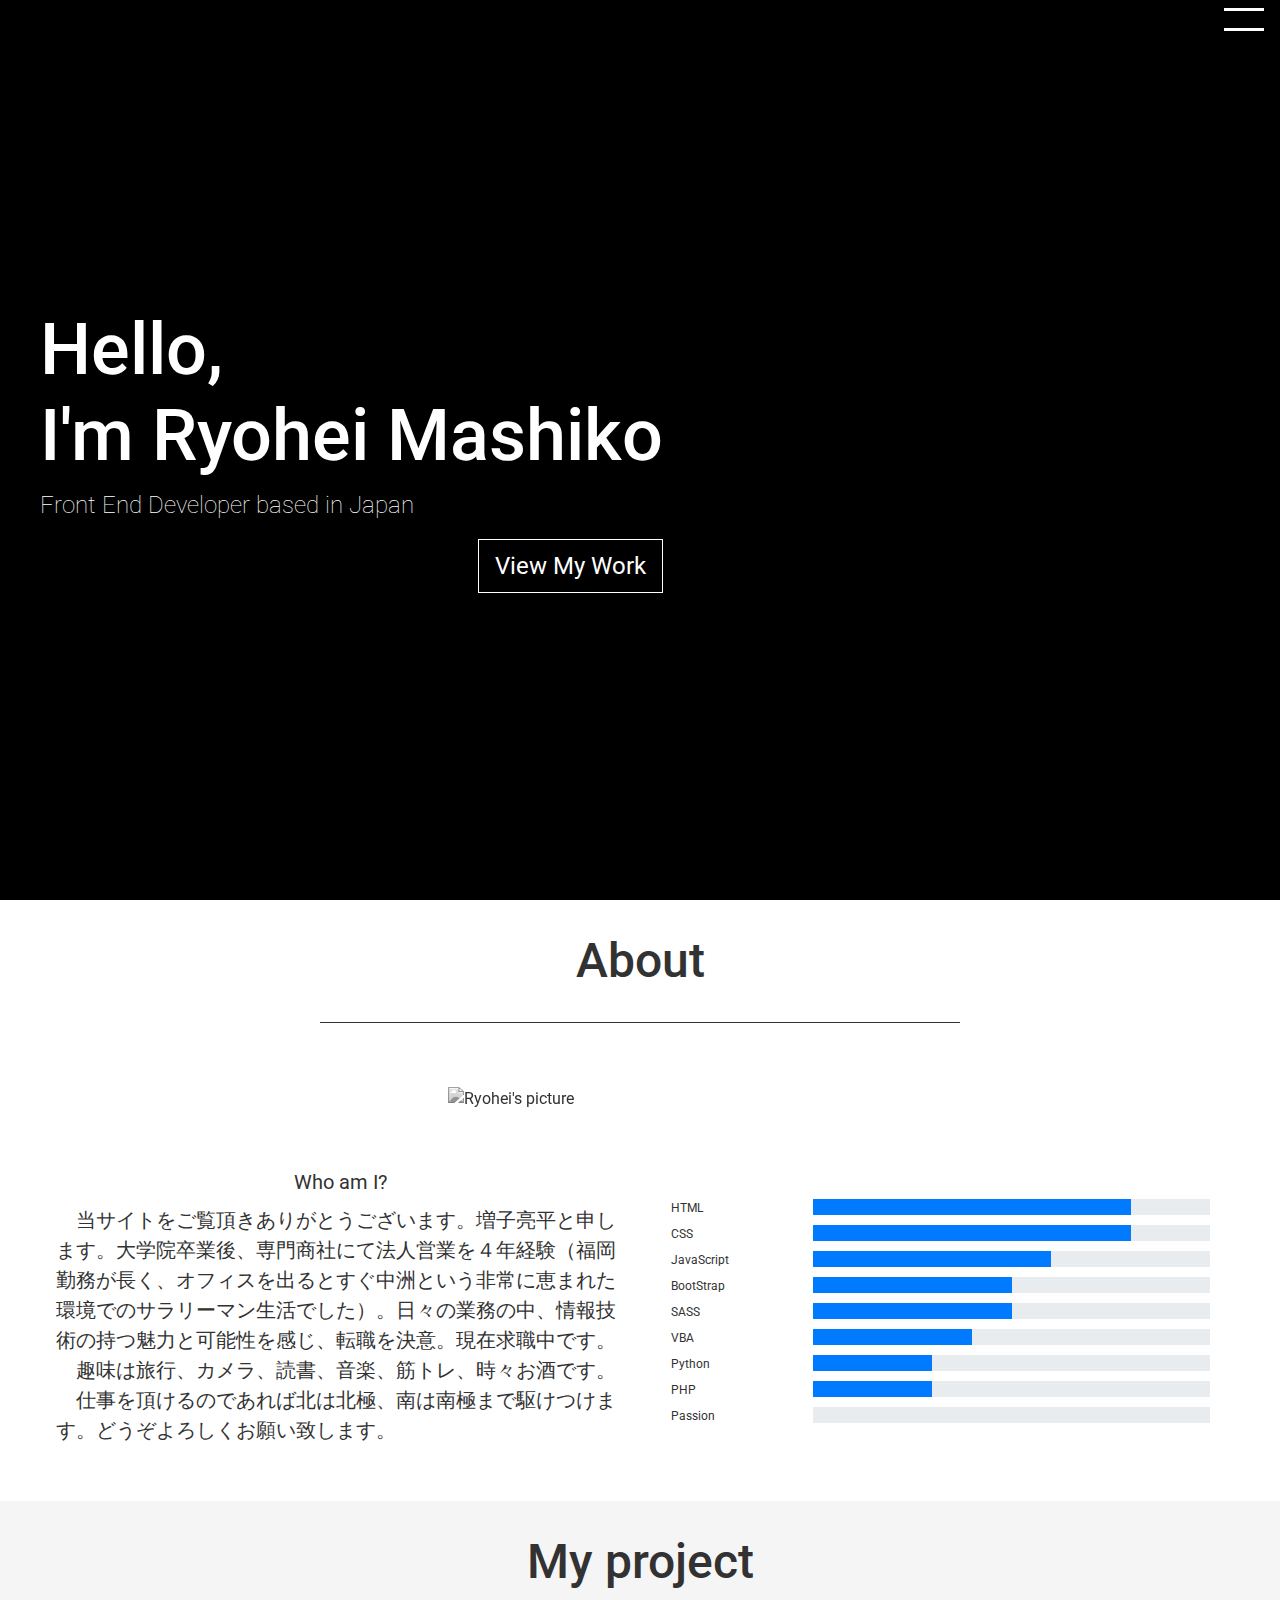
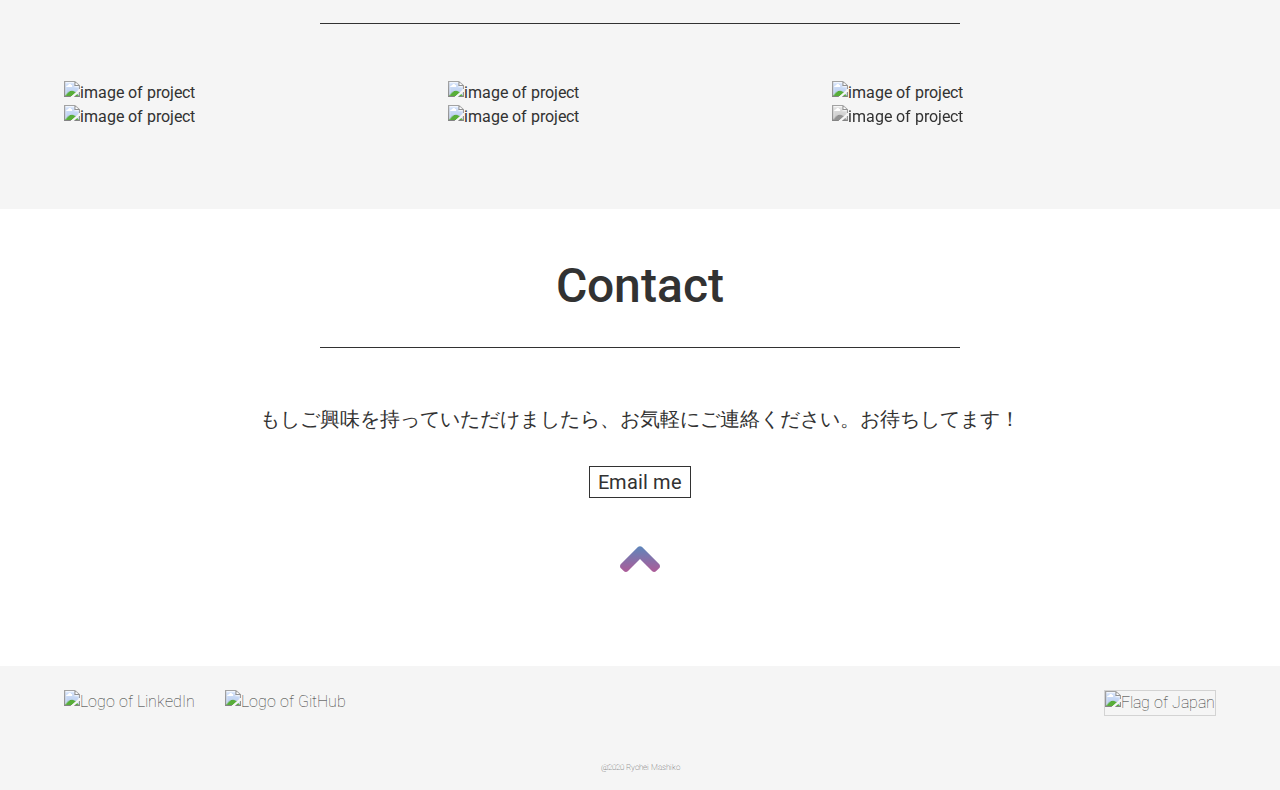
==== html/Japanese_ver.html @ df8eb634 "Updated." ====
<!doctype html>
<html lang="en">
  <head>
    <meta charset="utf-8">
    <meta name="viewport" content="width=device-width, initial-scale=1, shrink-to-fit=no">
    <!-- OGP -->
    <meta property="og:title" content="Ryohei's Portfolio">
    <meta property="og:type" content="website">
    <meta property="og:url" content="https://ryoheimashiko.github.io/techdegree-project-9/">
    <meta property="og:image" content="https://ryoheimashiko.github.io/techdegree-project-9/img/profile.JPG">
    <!-- Bootstrap CSS -->
    <link rel="stylesheet" href="https://stackpath.bootstrapcdn.com/bootstrap/4.5.2/css/bootstrap.min.css" integrity="sha384-JcKb8q3iqJ61gNV9KGb8thSsNjpSL0n8PARn9HuZOnIxN0hoP+VmmDGMN5t9UJ0Z" crossorigin="anonymous">
    <!-- font awesome -->
    <link href="https://use.fontawesome.com/releases/v5.6.1/css/all.css" rel="stylesheet">
    <!-- styles.css -->
    <link rel="stylesheet" href="../css/styles_jp.css">
    <title>Ryohei Mashiko</title>
    <link rel="icon" href="https://img.icons8.com/ios/50/000000/circled-m.png">
    <!-- font -->
    <link href="https://fonts.googleapis.com/css2?family=Roboto:ital,wght@0,100;0,300;0,500;1,300&display=swap" rel="stylesheet">
  </head>
  <body>
    <header>
      <div>
        <div id="nav" class="nav fixed-top vh-100 invisible">
          <div class="nav-wrapper w-100 d-flex flex-column align-items-center justify-content-center">
            <p class="nav-text text-center mb-0 nav-home bolder"><a class="text-white nav-text" href="#Home">Home</a></p>
            <p class="nav-text text-center mb-0 nav-about"><a class="text-white nav-text" href="#About">About</a></p>
            <p class="nav-text text-center mb-0 nav-project"><a class="text-white nav-text" href="#Myproject">Project</a></p>
            <p class="nav-text text-center mb-0 nav-contact"><a class="text-white nav-text" href="#Contact">Contact</a></p>
          </div>
        </div>
        <div class="d-flex menu-btn align-items-center justify-content-end fixed-top">
          <div class="menu-btn-burger"></div>
          <div class="menu-btn-burger2"></div>
          <div class="menu-btn-burger3"></div>
        </div>
      </div>
    </header>
    <main>
      <section  id="Home" class="scroll">
        <div class="header-back text-white d-flex flex-column justify-content-center" >
          <video id="smoke" src="../movie/smoke.mp4" autoplay muted playsinline></video>
          <div class="home-wrap">
            <h1 class="text-white">Hello, <br>I'm Ryohei Mashiko</h1>
            <p class="text-white">Front End Developer based in Japan</p>
            <div class="home-link-container">
              <a class="home-link-a" href="#Myproject">
                <p class="home-link">View My Work</p>
              </a>
          </div>
          </div>
        </div>
      </section>
      <section  id="About" class="scroll">
        <h2 class="subject text-center">About</h2>
        <div class="under-line mx-auto w-50"></div>
        <div class="profile-wrap">
          <img class="profile" src="../img/profile.JPG" alt="Ryohei's picture">
        </div>
        <div class="profile-container">
          <div class="about-me">
            <p class="text-center pb-2"><strong>Who am I?</strong></p>
            <p class="text-left">&nbsp;&nbsp;&nbsp;&nbsp;当サイトをご覧頂きありがとうございます。増子亮平と申します。大学院卒業後、専門商社にて法人営業を４年経験（福岡勤務が長く、オフィスを出るとすぐ中洲という非常に恵まれた環境でのサラリーマン生活でした）。日々の業務の中、情報技術の持つ魅力と可能性を感じ、転職を決意。現在求職中です。<br>&nbsp;&nbsp;&nbsp;&nbsp;趣味は旅行、カメラ、読書、音楽、筋トレ、時々お酒です。<br>&nbsp;&nbsp;&nbsp;&nbsp;仕事を頂けるのであれば北は北極、南は南極まで駆けつけます。どうぞよろしくお願い致します。
            </p>
          </div>
          <div class="ability">
            <div class="skills-wrap py-3">
              <div class="row">
                <div class="col skill">
                  HTML
                </div>
                <div class="col-9">
                  <div class="progress">
                    <div class="progress-bar bg-blue" role="progressbar" style="width: 80%" aria-valuenow="80" aria-valuemin="0" aria-valuemax="100"></div>
                  </div>
                </div>
              </div>
              <div class="row">
                <div class="col skill">
                  CSS
                </div>
                <div class="col-9">
                  <div class="progress">
                    <div class="progress-bar bg-blue" role="progressbar" style="width: 80%" aria-valuenow="80" aria-valuemin="0" aria-valuemax="100"></div>
                  </div>
                </div>
              </div>
              <div class="row">
                <div class="col skill">
                  JavaScript
                </div>
                <div class="col-9">
                  <div class="progress">
                    <div class="progress-bar bg-blue" role="progressbar" style="width: 60%" aria-valuenow="60" aria-valuemin="0" aria-valuemax="100"></div>
                  </div>
                </div>
              </div>
              <div class="row">
                <div class="col skill">
                  BootStrap
                </div>
                <div class="col-9">
                  <div class="progress">
                    <div class="progress-bar bg-blue" role="progressbar" style="width: 50%" aria-valuenow="50" aria-valuemin="0" aria-valuemax="100"></div>
                  </div>
                </div>
              </div>
              <div class="row">
                <div class="col skill">
                  SASS
                </div>
                <div class="col-9">
                  <div class="progress">
                    <div class="progress-bar bg-blue" role="progressbar" style="width: 50%" aria-valuenow="50" aria-valuemin="0" aria-valuemax="100"></div>
                  </div>
                </div>
              </div>
              <div class="row">
                <div class="col skill">
                  VBA
                </div>
                <div class="col-9">
                  <div class="progress">
                    <div class="progress-bar bg-blue" role="progressbar" style="width: 40%" aria-valuenow="40" aria-valuemin="0" aria-valuemax="100"></div>
                  </div>
                </div>
              </div>
              <div class="row">
                <div class="col skill">
                  Python
                </div>
                <div class="col-9">
                  <div class="progress">
                    <div class="progress-bar bg-blue" role="progressbar" style="width: 30%" aria-valuenow="30" aria-valuemin="0" aria-valuemax="100"></div>
                  </div>
                </div>
              </div>
              <div class="row">
                <div class="col skill">
                  PHP
                </div>
                <div class="col-9">
                  <div class="progress">
                    <div class="progress-bar bg-blue" role="progressbar" style="width: 30%" aria-valuenow="30" aria-valuemin="0" aria-valuemax="100"></div>
                  </div>
                </div>
              </div>
              <div class="row">
                <div class="col skill">
                  Passion
                </div>
                <div class="col-9">
                  <div class="progress">
                    <div id ="pas" class="bar-width" role="progressbar" style="width: 100%" aria-valuenow="30" aria-valuemin="0" aria-valuemax="100"></div>
                  </div>
                </div>
              </div>
            </div>
          </div>
        </div>
      </section>
      <section id="Myproject" class="scroll">
        <h2 class="text-center">My project</h2>
        <div class="under-line  mx-auto w-50"></div>
        <div class="project-wrap">
          <div class="project scroll">
            <img class="project-image" src="../img/project8.png" alt="image of project">
            <div class="project-overlay">
              <h5 class="project-title text-center">Employee Directory</h5>
              <p class="project-exp text-center">サードパーティAPIよりデータを取得し、従業員名簿を作りました。</p>
              <a class="project-link" href="https://ryoheimashiko.github.io/techdegree-project-8/">Let's see how it works</a>
            </div>
          </div>
          <div class="project scroll">
            <img class="project-image" src="../img/project7.png" alt="image of project">
            <div class="project-overlay">
              <h5 class="project-title text-center">Web App Dashboard</h5>
              <p class="project-exp">テーブルやグラフなどを盛り込んだダッシュボードを作成しました.</p>
              <a class="project-link" href="https://ryoheimashiko.github.io/techdegree-project-7/">Let's see how it works</a>
            </div>
          </div>
          <div class="project scroll">
            <img class="project-image" src="../img/project6.png" alt="image of project">
            <div class="project-overlay">
              <h5 class="project-title text-center">Game Show App</h5>
              <p class="project-exp ">文字を入力し、ランダムに登場する英文を推測するシンプルな言葉当てゲームです。</p>
              <a class="project-link" href="https://ryoheimashiko.github.io/techdegree-project-6/">Let's see how it works</a>
            </div>
          </div>
          <div class="project scroll">
            <img class="project-image" src="../img/project5.png" alt="image of project">
            <div class="project-overlay">
              <h5 class="project-title text-center">An Interactive Photo Gallery</h5>
              <p class="project-exp">検索窓に入力したキーワードに関連した写真を表示する機能を持つフォトギャラリーです。</p>
              <a class="project-link" href="https://ryoheimashiko.github.io/techdegree-project-5/">Let's see how it works</a>
            </div>
          </div>
          <div class="project scroll">
            <img class="project-image" src="../img/project4.png" alt="image of project">
            <div class="project-overlay">
              <h5 class="project-title text-center">Web Style Guide</h5>
              <p class="project-exp">レスポンシブなウェブページ作成用のスタイルガイドです。</p>
              <a class="project-link" href="https://ryoheimashiko.github.io/techdegree-project-4/">Let's see how it works</a>
            </div>
          </div>
          <div class="project scroll">
            <img class="project-image next-pic" src="../img/nextproject.jpg" alt="image of project">
            <div class="project-overlay next-text">
              <h5 class="project-title text-center">Next Challenge</h5>
              <p class="project-exp">ウェブアプリケーションを制作中です。</p>
            </div>
          </div>
        </div>
      </section> 
      <section  id="Contact" class="scroll" >
        <h2 class="text-center">Contact</h2>
        <div class="under-line  mx-auto w-50"></div>
        <p class="text-center message">もしご興味を持っていただけましたら、お気軽にご連絡ください。お待ちしてます！</p>
        <div class="mail-container">
          <a class="mail-link" href="mailto:hello.ryoheimashiko@gmail.com">
            <p>Email me</p>
          </a>
        </div>
        <div class="jump-container">
          <a href="#Home">
          <i class="fas fa-angle-up"></i>
          </a>
        </div>
      </section>
  </main>
  <footer>            
    <div class="footer-container">
      <div class="row" id="footer-wrapper">
        <a class="col-auto" href="https://www.linkedin.com/in/ryohei-mashiko-17406a194/">
          <img class="icon" src="../img/linkedin.svg" alt="Logo of LinkedIn">
        </a>
        <a class="col-auto" href="https://github.com/RyoheiMashiko">
          <img class="icon" src="../img/github.svg" alt="Logo of GitHub">
        </a>
        <a class="col text-right" href="../index.html">
          <img class="flag" src="../img/flag_en.png" alt="Flag of Japan">
        </a>
      </div>
    </div>
    <p class="text-center p-3 m-0 copyright ">@2020 Ryohei Mashiko</p>
  </footer>
  
  <!-- Optional JavaScript -->
  <!-- jQuery first, then Popper.js, then Bootstrap JS -->
  <script src="https://code.jquery.com/jquery-3.5.1.slim.min.js" integrity="sha384-DfXdz2htPH0lsSSs5nCTpuj/zy4C+OGpamoFVy38MVBnE+IbbVYUew+OrCXaRkfj" crossorigin="anonymous"></script>
  <script src="https://cdn.jsdelivr.net/npm/popper.js@1.16.1/dist/umd/popper.min.js" integrity="sha384-9/reFTGAW83EW2RDu2S0VKaIzap3H66lZH81PoYlFhbGU+6BZp6G7niu735Sk7lN" crossorigin="anonymous"></script>
  <script src="https://stackpath.bootstrapcdn.com/bootstrap/4.5.2/js/bootstrap.min.js" integrity="sha384-B4gt1jrGC7Jh4AgTPSdUtOBvfO8shuf57BaghqFfPlYxofvL8/KUEfYiJOMMV+rV" crossorigin="anonymous"></script>
  <script src="https://unpkg.com/scrollreveal"></script>
  <script src="../js/script.js"></script>
</body>
</html>
---- css/styles_jp.css ----
* {
  margin: 0;
  padding: 0;
  box-sizing: border-box;
  font-family: 'Roboto', sans-serif;
  color: rgb(50, 50, 50);
}

html{
 scroll-behavior: smooth;
}

h1{
 font-size: 2rem;
}

h2 {
  font-size: 1.5rem;
  padding: 1rem;
  margin: 0;
}

h3 {
 font-size: 1.25rem;
}

h5 {
  margin: 0;
}

p {
  margin: 0;
  font-weight: lighter;
}

a {
  font-weight: lighter;
}

/* .header-back {
 background: linear-gradient(45deg,  #23d5ab,#23a6d5,#e73c7e, #ee7752);
 background-size: 600% 600%;
 height: 100vh;
 animation: gradient 10s ease-in-out infinite;
} */

.header-back {
 background:linear-gradient(180deg,  black,black,black, whitesmoke);
 height: 100vh;
}

video {
 width: 100%;
 position: absolute;
 padding: 0;
 padding-bottom: 1.5rem;
 /* z-index: 0; */
}

.home-wrap {
 padding-left: 1rem;
 position: absolute;
 animation: title-animate 2s ease-in-out;
}

.home-link {
 color: white;
 border: 1px solid white;
 margin: 0 auto;
 padding: 0.5rem 1rem 0.5rem 1rem;
 transition: all .5s ease;
 text-decoration: none;
 font-weight: bolder;
}

.home-link:hover {
 background-color: white;
 color: black;
 text-decoration: none;

}

.home-link-a:hover {
 text-decoration: none;
}

.home-link-container {
 display: flex;
 justify-content: right;
 padding-top: 1rem;
}

.bolder {
 font-weight: bolder;
}

.under-line {
 height: 1px;
 background: rgb(50, 50, 50);
 margin-bottom: 1rem;
}

.nav {
 font-size: 3.5rem;
 background-color: rgba(100, 100, 100, 0.7);
}

.nav-text:hover {
 text-decoration: none;
}

.menu-btn {
width: 100%;
height: 50px;
cursor: pointer;
transition: all .3s ease-in;
padding-right: 0.5rem;
}

.menu-btn-burger {
 width: 25px;
 height: 2px;
 background-color: white;
 transition: all .3s ease-in;
}

.menu-btn-burger2,
.menu-btn-burger3 {
 position: absolute;
 width: 25px;
 height: 2px;
 transition: all .3s ease-in;
 background-color: white;
}

.bg-black {
 background-color: black;
}

.menu-btn-burger2{
 transform: translateY(-10px);
}
.menu-btn-burger3{
 transform: translateY(10px);
}

.menu-btn.open .menu-btn-burger {
 transform: translateX(50px);
 background-color: transparent;
 box-shadow: none;
}

.menu-btn.open .menu-btn-burger2 {
 transform: rotate(45deg);
}

.menu-btn.open .menu-btn-burger3 {
 transform: rotate(-45deg);
}

.nav-text:hover {
 opacity: 0.7;
}

.close:hover {
 cursor: pointer;
}

.fade-in {
 animation: fade-in 0.5s ease;
}

.fade-out {
 animation: fade-out 0.5s ease;
}

.profile-wrap {
 width: 80%;
 margin: 0 auto;
}

.profile {
 width: 100%;
 filter: grayscale(100%);
 background-repeat: no-repeat;
 margin: 0 auto;
}

.about-me {
 padding: 1rem;
}

.skills-wrap {
 width: 90%;
 margin: 0 auto;
 color: gray;
}

.skill {
 font-size: 0.75rem;
}

.progress {
 border-radius: 0;
}

.bar-back {
 display: flex;
 -ms-flex-direction: column;
 flex-direction: column;
 -ms-flex-pack: center;
 justify-content: center;
 overflow: hidden;
 color: #fff;
 text-align: center;
 white-space: nowrap;
 background: url(../img/fire.jpg);
 background-size: 250%;
 animation: fire 10s linear infinite;
}

#Myproject {
 background-color: whitesmoke;
}

.project {
 position: relative;
 width: 100%;
 margin: 0 auto;
 height: auto;
}

.project-wrap {
 width: 90%;
 margin: 0 auto;
 padding-top: 1rem;
 padding-bottom: 1rem;
 margin-top: 1rem;
 margin-bottom: 1rem;
}

.project-overlay {
 width: 100%;
 height: 100%;
 position: absolute;
 top: 0;
 bottom: 0;
 right: 0;
 left: 0;
 background-color: whitesmoke;
 opacity: 0;
 transition: all 0.5s ease;
}

.project-overlay:hover {
 opacity:1;
 cursor: pointer;
}


.project-image {
 width: 100%; 
}

.next-pic {
 filter: grayscale(100);
}

.next-text {
display: flex;
flex-direction: column;
justify-content: center;
}

.project-title {
 padding-top: 1rem;
 width: 100%;
 text-align: center;
} 

.project-exp {
 text-align: center;
 padding: 0.5rem;
}

.project-link {
 position: absolute;
 bottom: 0;
 left: 50%;
 transform: translate(-50%, -50%);
 white-space: nowrap;
 color: rgb(50, 50, 50);
 border: 1px solid #0275d8;
 transition: all .5s ease-in-out;
 padding: 0.5rem;
 font-weight: 300;
}

.project-link:hover {
  background-color: #0275d8;
  color: white;
  text-decoration: none;
  opacity: 1;
}

.message {
 padding: 1rem;
}

.mail-container {
 display: flex;
 justify-content: center;
 padding: 1rem;
}

.mail-link {
 color: rgb(50, 50, 50);
 border: 1px solid rgb(50, 50, 50);
 margin: 0 auto;
 padding: 0 0.5rem 0 0.5rem;
 text-decoration: none;
 transition:  .5s ease-in-out;
 font-weight: bolder;
}

.mail-link:hover {
 text-decoration: none;
 background-color: #0275d8;
 border: 1px solid white;
}

.mail-link p:hover {
 color: white;
}

.jump-container {
 display: flex;
 justify-content: center;
 font-size: 2.5rem;
}

.fas:hover {
 filter: brightness(1.5);
 transition: .5s;
}

.fas {
 background: linear-gradient(#23a6d5,#e73c7e);
 -webkit-background-clip: text;
 -webkit-text-fill-color: transparent; 
 -moz-background-clip: text;
 -moz-text-fill-color: transparent;
 transition: .2s;
}

footer {
 background-color:whitesmoke;
 color: rgb(50, 50, 50);
}

.footer-container {
 width: 90%;
 margin: 0 auto;
 padding-top: 0.5rem;
}

.icon {
 width: 1rem;
 transition: .5s ease;
}

.icon:hover {
 transform: scale(1.25);
}

.flag {
 height: 1rem;
 width: 1.5rem;
 border: 1px solid lightgray;
 transition: .5s ease;
}

.flag:hover {
 transform: scale(1.25);
 cursor: pointer;
}

.copyright {
 font-size: 0.5rem;
}


/* Keyframes */

@keyframes title-animate {
 0% {
   opacity: 0.2;
   filter: blur(5px);
   left: -70%;
 }
 100% {
   opacity: 1;
   filter: blur(0);
   left: 0;
 }
}

@keyframes gradient {
 0% {
   background-position: 0% 50%;
 }
 50% {
   background-position: 100% 50%;
 }
 100% {
   background-position: 0% 50%;
 }
}

@keyframes fade-in{
 0% {
   opacity: 0;
 }
 100% {
   opacity: 1;
 }
}

@keyframes fade-out{
 0% {
   opacity: 1;
 }
 100% {
   opacity: 0;
 }
}

@keyframes fire {
 100% {
   background-position: 0% 100%;
 }
 /* 95% {
   filter: brightness(70);
 }
 90% {
   filter: brightness(50);
 }
 85% {
   filter: brightness(40);
 }
 80% {
   filter: brightness(20);
 }
 70% {
   filter: brightness(2);
 }
 60% {
   filter: brightness(1);
 }
 50% {
   filter: brightness(2);
 }
 40% {
   filter: brightness(1);
 }
 30% {
   filter: brightness(2);
 }
 20% {
   filter: brightness(1);
 }
 10% {
   filter: brightness(2);
 }
 5% {
   filter: brightness(50);
 } */
 0% {
   background-position: 100% 0%;
   /* filter: brightness(100); */
   /* width: 0%; */
 }
}

@media(min-width:768px) {
 h1{
   font-size: 3.5rem;
 }

 h2 {
   font-size:3rem;
   padding: 2rem;
   margin: 0;
 }

 h3 {
 font-size: 2rem;
 }

 h5 {
   margin: 0;
 }

 p {
   margin: 0;
   font-weight: lighter;
 }

 a {
   font-weight: lighter;
 }

 .home-wrap {
 animation: title-animate 2s ease-in-out;
 }
 

 .menu-btn {
   padding-right: 1rem;
   padding-top: 0.5rem;
   justify-content: space-between;
 }

 .menu-btn-burger {
   width: 50px;
   height: 5px;
   margin-bottom: 20px;
   margin-top: 20px;
 }
 
 .menu-btn-burger2,
 .menu-btn-burger3 {
   width: 50px;
   height: 5px;
   margin-bottom: 20px;
 }

 .menu-btn.open .menu-btn-burger {
 transform: translateX(100px);
 }

 .nav {
   font-size: 4.5rem;
 }
 
 .home-wrap {
   padding-left: 1.5rem;
 }

 .profile-container {
   display: flex;
   margin-top: 1.5rem;
   margin-bottom: 1.5rem;
 }

 .profile-wrap {
   width: 50%;
   margin: 0 auto;
   padding-top: 1.5rem;
 }

 .about-me {
   width: 50%;
   margin: 0;
   margin-right: 1.5rem;
   margin-left: 0.5rem;
 }

 .ability {
   width: 50%;
   margin: 0;
   margin-right: 0.5rem;
 }

 .row:first-child  {
   padding-top: 2rem;
 }

 .ability .row {
   margin-bottom: 0.75rem;
 }

 .bar-back {
   background-size: 200%;
   animation: fire 10s linear infinite;
 }

 .project-wrap {
   display: grid;
   grid-template-columns: 1fr 1fr;
   padding-bottom: 5rem;
 }

 .mail-link {
   font-size: 1.25rem;
 }

 .jump-container {
   padding-bottom: 2.5rem;
   font-size: 4rem;
 }

 #footer-wrapper {
   padding-top: 1rem;
 }
}


@media(min-width:1024px) {
 h1{
   font-size: 4.5rem;
   }

 h2 {
   font-size:3rem;
   padding: 2rem;
   margin: 0;
 }

 h3 {
 font-size: 2rem;
 }

 h5 {
   margin: 0;
 }

 p {
   margin: 0;
   font-weight: lighter;
 }

 a {
   font-weight: lighter;
 }

 .home-wrap {
 animation: title-animate 2s ease-in-out;
 }

 .header-back {
   background: black;
 }

 .nav {
   font-size: 5rem;
   background-color: rgba(100, 100, 100, 0.7);
 }

 video {
 width: 80%;
 }

 .menu-btn {
   padding-right: 1rem;
   padding-top: 0.5rem;
   justify-content: space-between;
 }

 .menu-btn-burger {
   width: 40px;
   height: 3px;
   margin-bottom: 20px;
   margin-top: 20px;
 }

 .menu-btn-burger2,
 .menu-btn-burger3 {
   width: 40px;
   height: 3px;
   margin-bottom: 20px;
 }

 .under-line {
 margin-bottom: 2.5rem;
 }

 .home-wrap {
   padding-left: 2.5rem;
 }

 .profile-container {
   display: flex;
   margin-top: 2.5rem;
   margin-bottom: 2.5rem;
 }

 .profile-wrap {
   width: 30%;
   margin: 0 auto;
 }

 .about-me {
   width: 50%;
   margin: 0;
   margin-left: 2.5rem;
 }

 .ability {
   width: 50%;
   margin: 0;
   margin-right: 2.5rem;
 }

 .row:first-child  {
   padding-top: 2rem;
 }

 .ability .row {
   margin-bottom: 0.5rem;
 }

 .bar-back {
   background-size: 130%;
   animation: fire 10s linear infinite;
 }

 .project p {
   font-size: 0.75rem;
 }

 .project-wrap {
   display: grid;
   grid-template-columns: 1fr 1fr 1fr;
 }

 .mail-link {
   font-size: 1.25rem;
 }

 .jump-container {
   padding-bottom: 3.5rem;
   font-size: 4rem;
 }
}


@media(min-width:1025px) {

 .home-wrap p {
   font-size: 1.5rem;
 }

 video {
   width: 60%;
 }

 .project p {
   font-size: 1.25rem;
 }

 #About p,
 #Contact p {
   font-size: 1.25rem;
 }


 .icon {
   width: 1.25rem;
   transition: .5s ease;
   padding-bottom:2rem;
 }
}
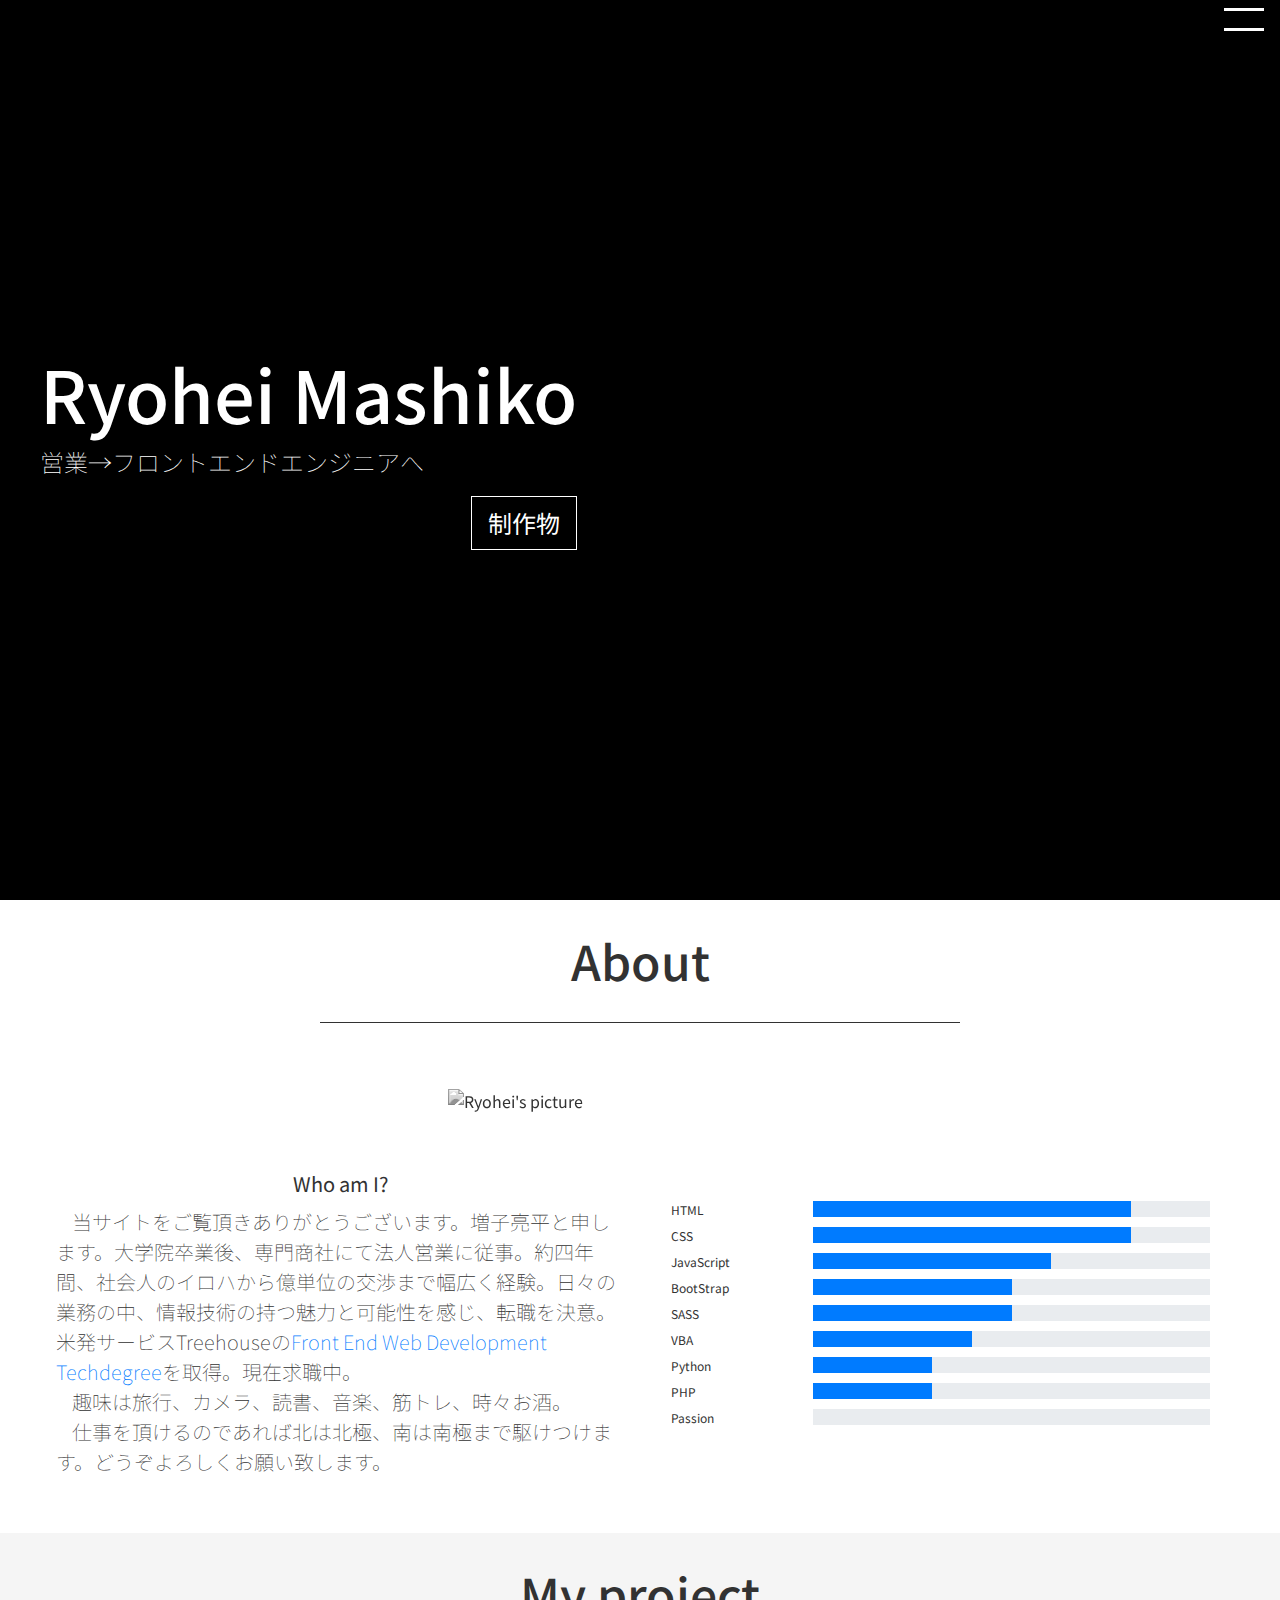
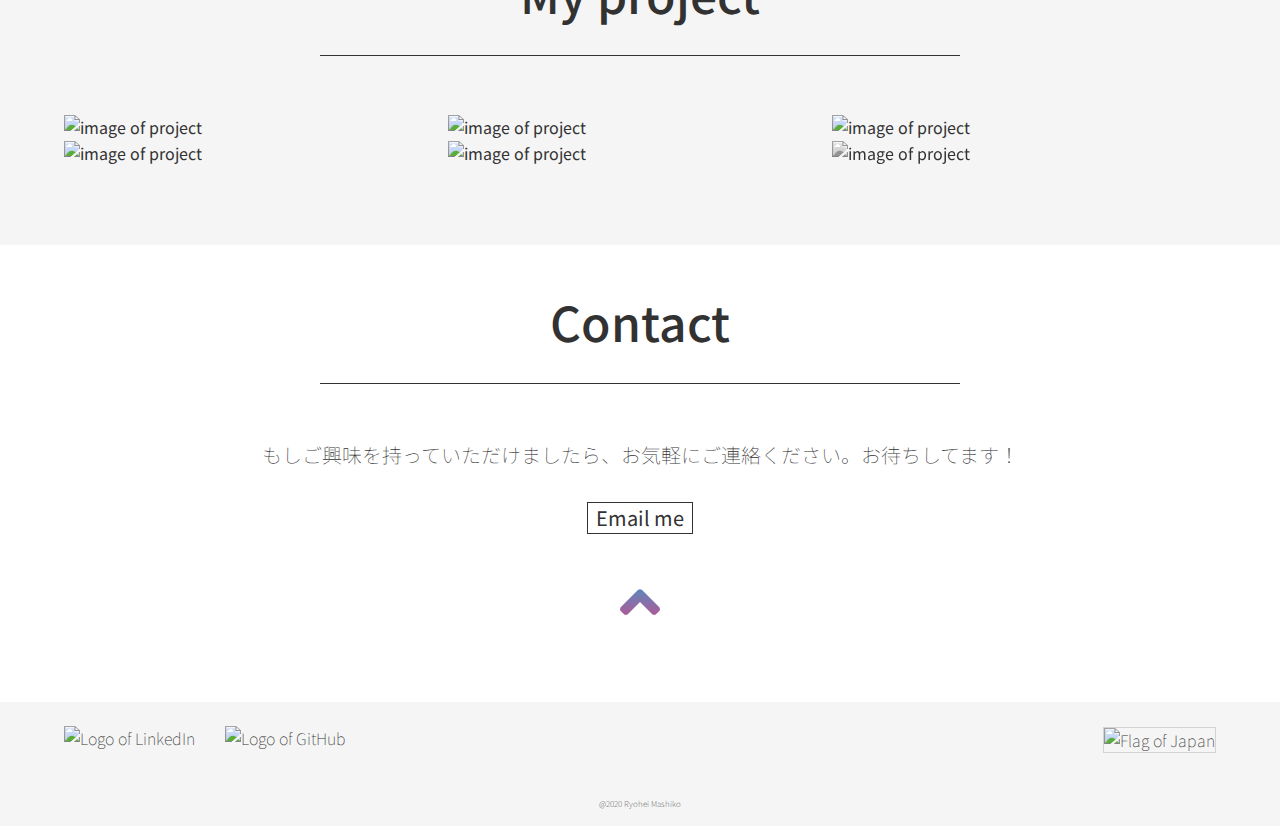
==== commit 1202b308: "Updated." ====
--- a/html/Japanese_ver.html
+++ b/html/Japanese_ver.html
@@ -17,7 +17,7 @@
     <title>Ryohei Mashiko</title>
     <link rel="icon" href="https://img.icons8.com/ios/50/000000/circled-m.png">
     <!-- font -->
-    <link href="https://fonts.googleapis.com/css2?family=Roboto:ital,wght@0,100;0,300;0,500;1,300&display=swap" rel="stylesheet">
+    <link href="https://fonts.googleapis.com/css?family=Noto+Sans+JP" rel="stylesheet">
   </head>
   <body>
     <header>
@@ -42,11 +42,11 @@
         <div class="header-back text-white d-flex flex-column justify-content-center" >
           <video id="smoke" src="../movie/smoke.mp4" autoplay muted playsinline></video>
           <div class="home-wrap">
-            <h1 class="text-white">Hello, <br>I'm Ryohei Mashiko</h1>
-            <p class="text-white">Front End Developer based in Japan</p>
+            <h1 class="text-white">Ryohei Mashiko</h1>
+            <p class="text-white">営業→フロントエンドエンジニアへ</p>
             <div class="home-link-container">
               <a class="home-link-a" href="#Myproject">
-                <p class="home-link">View My Work</p>
+                <p class="home-link">制作物</p>
               </a>
           </div>
           </div>
@@ -61,7 +61,7 @@
         <div class="profile-container">
           <div class="about-me">
             <p class="text-center pb-2"><strong>Who am I?</strong></p>
-            <p class="text-left">&nbsp;&nbsp;&nbsp;&nbsp;当サイトをご覧頂きありがとうございます。増子亮平と申します。大学院卒業後、専門商社にて法人営業を４年経験（福岡勤務が長く、オフィスを出るとすぐ中洲という非常に恵まれた環境でのサラリーマン生活でした）。日々の業務の中、情報技術の持つ魅力と可能性を感じ、転職を決意。現在求職中です。<br>&nbsp;&nbsp;&nbsp;&nbsp;趣味は旅行、カメラ、読書、音楽、筋トレ、時々お酒です。<br>&nbsp;&nbsp;&nbsp;&nbsp;仕事を頂けるのであれば北は北極、南は南極まで駆けつけます。どうぞよろしくお願い致します。
+            <p class="text-left treehouse">&nbsp;&nbsp;&nbsp;&nbsp;当サイトをご覧頂きありがとうございます。増子亮平と申します。大学院卒業後、専門商社にて法人営業に従事。約四年間、社会人のイロハから億単位の交渉まで幅広く経験。日々の業務の中、情報技術の持つ魅力と可能性を感じ、転職を決意。米発サービスTreehouseの<a href="https://teamtreehouse.com/techdegree/front-end-web-development">Front End Web Development Techdegree</a>を取得。現在求職中。<br>&nbsp;&nbsp;&nbsp;&nbsp;趣味は旅行、カメラ、読書、音楽、筋トレ、時々お酒。<br>&nbsp;&nbsp;&nbsp;&nbsp;仕事を頂けるのであれば北は北極、南は南極まで駆けつけます。どうぞよろしくお願い致します。
             </p>
           </div>
           <div class="ability">
@@ -176,7 +176,7 @@
             <img class="project-image" src="../img/project7.png" alt="image of project">
             <div class="project-overlay">
               <h5 class="project-title text-center">Web App Dashboard</h5>
-              <p class="project-exp">テーブルやグラフなどを盛り込んだダッシュボードを作成しました.</p>
+              <p class="project-exp">テーブルやグラフなどを盛り込んだダッシュボードを作成しました。</p>
               <a class="project-link" href="https://ryoheimashiko.github.io/techdegree-project-7/">Let's see how it works</a>
             </div>
           </div>
--- a/css/styles_jp.css
+++ b/css/styles_jp.css
@@ -2,7 +2,7 @@
   margin: 0;
   padding: 0;
   box-sizing: border-box;
-  font-family: 'Roboto', sans-serif;
+  font-family: "Noto Sans JP";
   color: rgb(50, 50, 50);
 }
 
@@ -30,11 +30,11 @@
 
 p {
   margin: 0;
-  font-weight: lighter;
+  /* font-weight: lighter; */
 }
 
 a {
-  font-weight: lighter;
+  /* font-weight: lighter; */
 }
 
 /* .header-back {
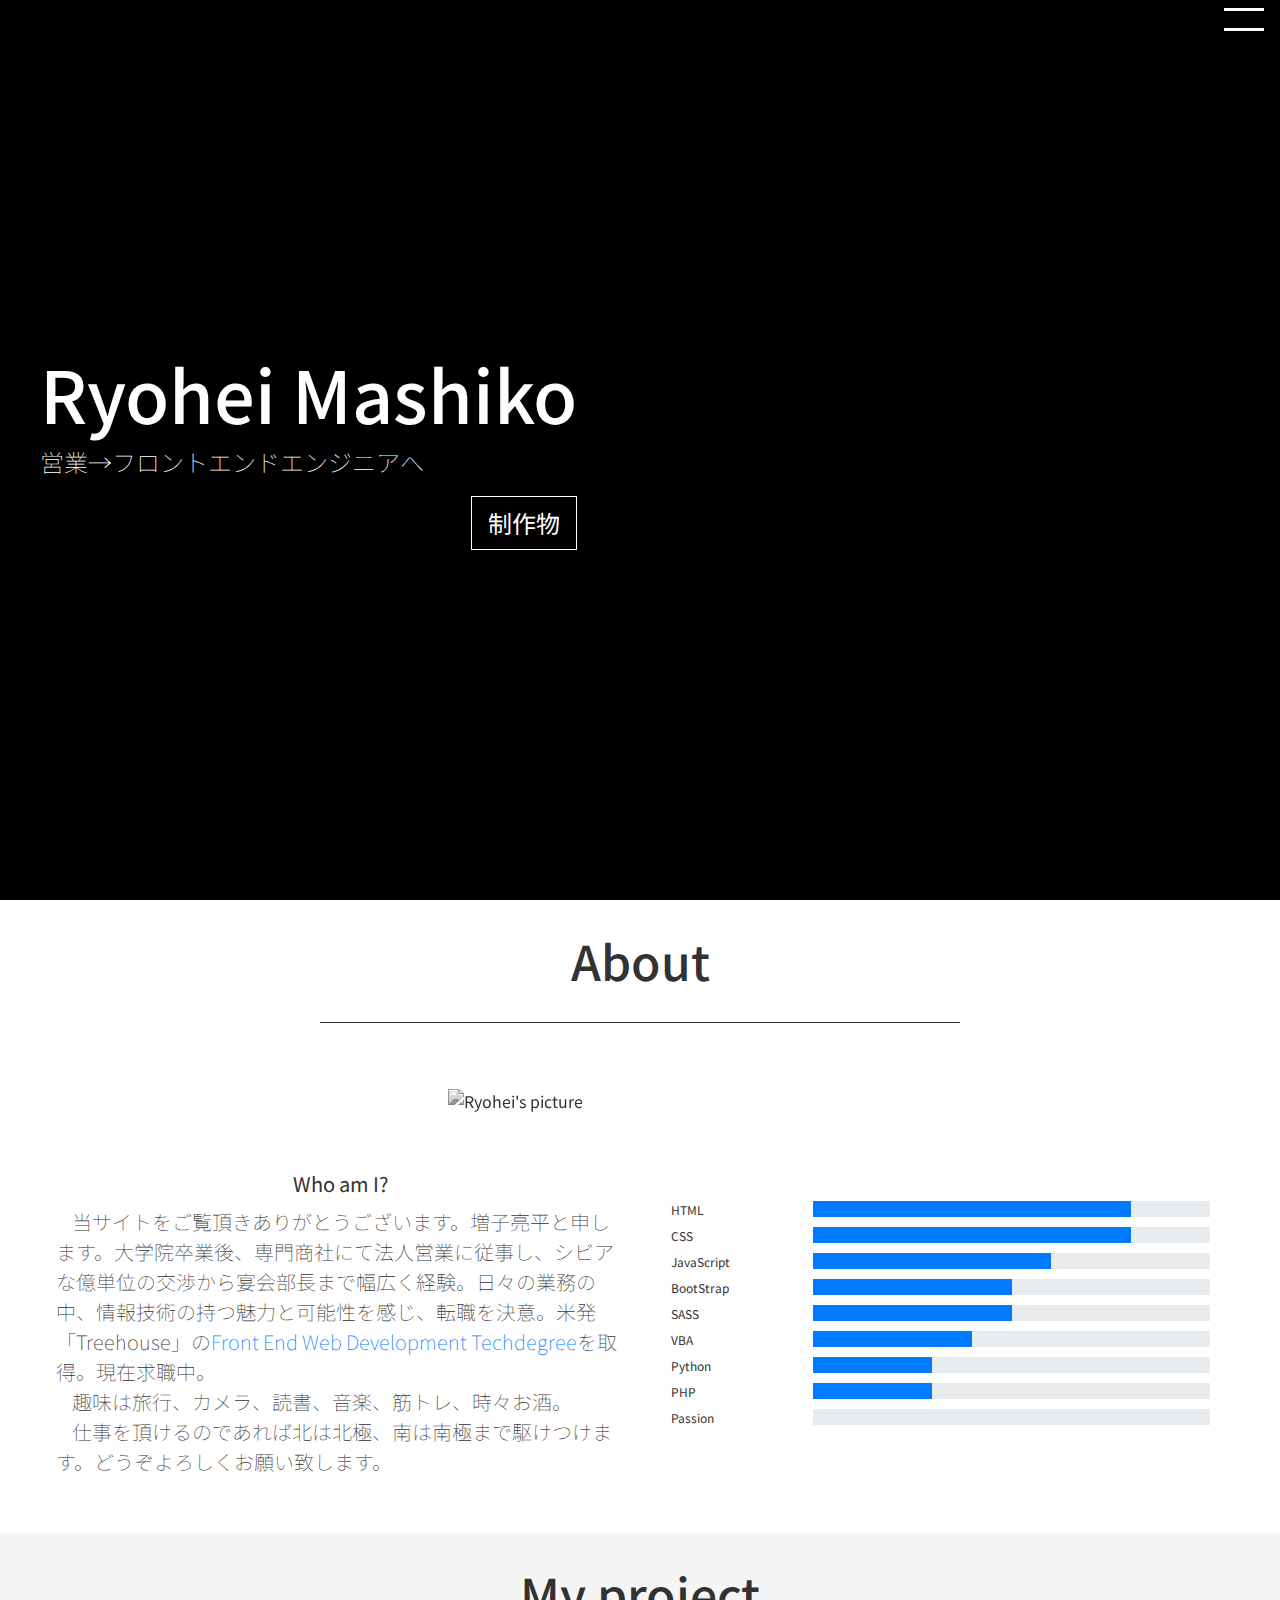
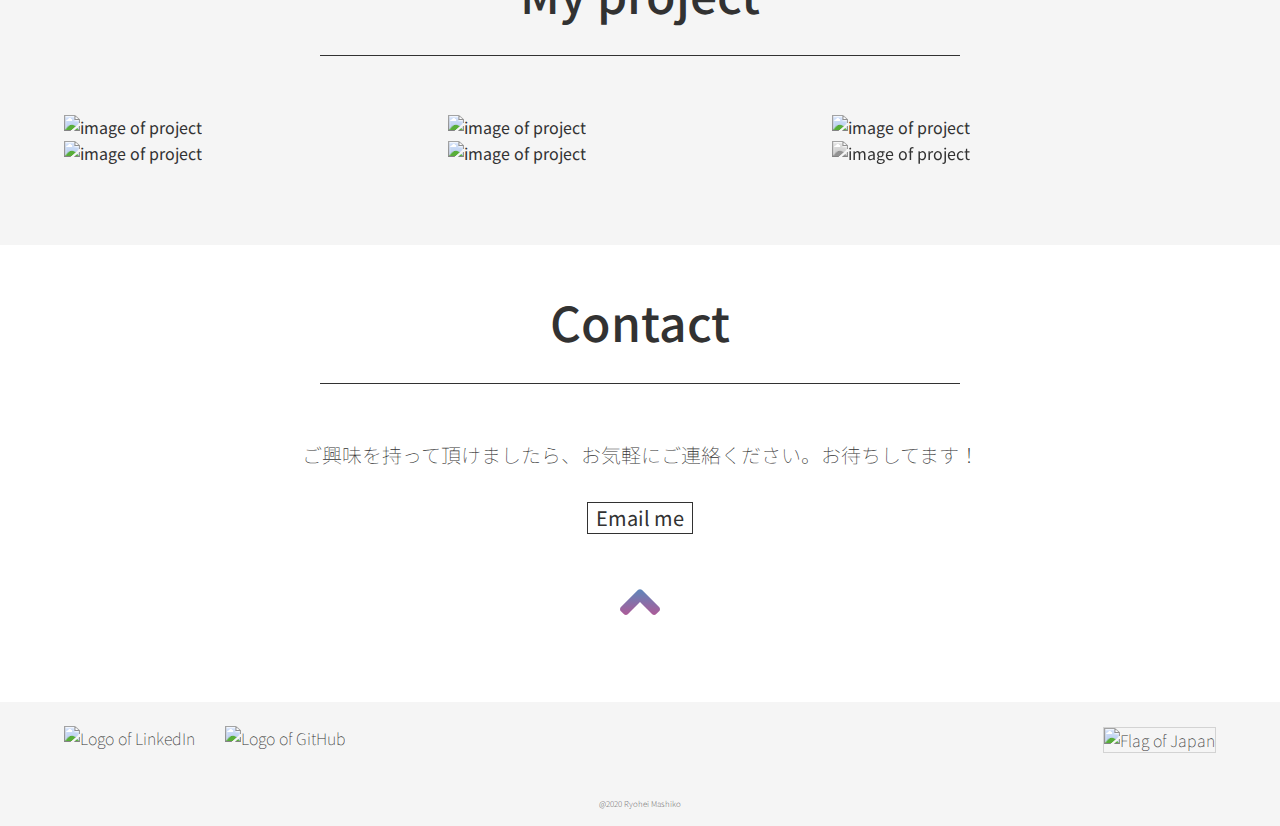
==== commit 3c4a54eb: "Updated." ====
--- a/html/Japanese_ver.html
+++ b/html/Japanese_ver.html
@@ -18,6 +18,7 @@
     <link rel="icon" href="https://img.icons8.com/ios/50/000000/circled-m.png">
     <!-- font -->
     <link href="https://fonts.googleapis.com/css?family=Noto+Sans+JP" rel="stylesheet">
+    <link href="https://fonts.googleapis.com/css?family=Sawarabi+Mincho" rel="stylesheet">
   </head>
   <body>
     <header>
@@ -61,7 +62,7 @@
         <div class="profile-container">
           <div class="about-me">
             <p class="text-center pb-2"><strong>Who am I?</strong></p>
-            <p class="text-left treehouse">&nbsp;&nbsp;&nbsp;&nbsp;当サイトをご覧頂きありがとうございます。増子亮平と申します。大学院卒業後、専門商社にて法人営業に従事。約四年間、社会人のイロハから億単位の交渉まで幅広く経験。日々の業務の中、情報技術の持つ魅力と可能性を感じ、転職を決意。米発サービスTreehouseの<a href="https://teamtreehouse.com/techdegree/front-end-web-development">Front End Web Development Techdegree</a>を取得。現在求職中。<br>&nbsp;&nbsp;&nbsp;&nbsp;趣味は旅行、カメラ、読書、音楽、筋トレ、時々お酒。<br>&nbsp;&nbsp;&nbsp;&nbsp;仕事を頂けるのであれば北は北極、南は南極まで駆けつけます。どうぞよろしくお願い致します。
+            <p class="text-left treehouse">&nbsp;&nbsp;&nbsp;&nbsp;当サイトをご覧頂きありがとうございます。増子亮平と申します。大学院卒業後、専門商社にて法人営業に従事し、シビアな億単位の交渉から宴会部長まで幅広く経験。日々の業務の中、情報技術の持つ魅力と可能性を感じ、転職を決意。米発「Treehouse」の<a href="https://teamtreehouse.com/techdegree/front-end-web-development">Front End Web Development Techdegree</a>を取得。現在求職中。<br>&nbsp;&nbsp;&nbsp;&nbsp;趣味は旅行、カメラ、読書、音楽、筋トレ、時々お酒。<br>&nbsp;&nbsp;&nbsp;&nbsp;仕事を頂けるのであれば北は北極、南は南極まで駆けつけます。どうぞよろしくお願い致します。
             </p>
           </div>
           <div class="ability">
@@ -168,7 +169,7 @@
             <img class="project-image" src="../img/project8.png" alt="image of project">
             <div class="project-overlay">
               <h5 class="project-title text-center">Employee Directory</h5>
-              <p class="project-exp text-center">サードパーティAPIよりデータを取得し、従業員名簿を作りました。</p>
+              <p class="project-exp text-left">サードパーティAPIよりデータを取得し、従業員名簿を作りました。</p>
               <a class="project-link" href="https://ryoheimashiko.github.io/techdegree-project-8/">Let's see how it works</a>
             </div>
           </div>
@@ -176,7 +177,7 @@
             <img class="project-image" src="../img/project7.png" alt="image of project">
             <div class="project-overlay">
               <h5 class="project-title text-center">Web App Dashboard</h5>
-              <p class="project-exp">テーブルやグラフなどを盛り込んだダッシュボードを作成しました。</p>
+              <p class="project-exp text-left">テーブルやグラフなどを盛り込んだダッシュボードを作成しました。</p>
               <a class="project-link" href="https://ryoheimashiko.github.io/techdegree-project-7/">Let's see how it works</a>
             </div>
           </div>
@@ -184,7 +185,7 @@
             <img class="project-image" src="../img/project6.png" alt="image of project">
             <div class="project-overlay">
               <h5 class="project-title text-center">Game Show App</h5>
-              <p class="project-exp ">文字を入力し、ランダムに登場する英文を推測するシンプルな言葉当てゲームです。</p>
+              <p class="project-exp text-left">文字を入力し、ランダムに登場する英文を推測するシンプルな言葉当てゲームです。</p>
               <a class="project-link" href="https://ryoheimashiko.github.io/techdegree-project-6/">Let's see how it works</a>
             </div>
           </div>
@@ -192,7 +193,7 @@
             <img class="project-image" src="../img/project5.png" alt="image of project">
             <div class="project-overlay">
               <h5 class="project-title text-center">An Interactive Photo Gallery</h5>
-              <p class="project-exp">検索窓に入力したキーワードに関連した写真を表示する機能を持つフォトギャラリーです。</p>
+              <p class="project-exp text-left">検索窓に入力したキーワードに関連した写真をソートできるフォトギャラリーです。</p>
               <a class="project-link" href="https://ryoheimashiko.github.io/techdegree-project-5/">Let's see how it works</a>
             </div>
           </div>
@@ -200,7 +201,7 @@
             <img class="project-image" src="../img/project4.png" alt="image of project">
             <div class="project-overlay">
               <h5 class="project-title text-center">Web Style Guide</h5>
-              <p class="project-exp">レスポンシブなウェブページ作成用のスタイルガイドです。</p>
+              <p class="project-exp text-left">レスポンシブなウェブページ作成用のスタイルガイドです。</p>
               <a class="project-link" href="https://ryoheimashiko.github.io/techdegree-project-4/">Let's see how it works</a>
             </div>
           </div>
@@ -208,7 +209,7 @@
             <img class="project-image next-pic" src="../img/nextproject.jpg" alt="image of project">
             <div class="project-overlay next-text">
               <h5 class="project-title text-center">Next Challenge</h5>
-              <p class="project-exp">ウェブアプリケーションを制作中です。</p>
+              <p class="project-exp text-left">新たにウェブアプリケーションを制作中です。</p>
             </div>
           </div>
         </div>
@@ -216,7 +217,7 @@
       <section  id="Contact" class="scroll" >
         <h2 class="text-center">Contact</h2>
         <div class="under-line  mx-auto w-50"></div>
-        <p class="text-center message">もしご興味を持っていただけましたら、お気軽にご連絡ください。お待ちしてます！</p>
+        <p class="text-center message">ご興味を持って頂けましたら、お気軽にご連絡ください。お待ちしてます！</p>
         <div class="mail-container">
           <a class="mail-link" href="mailto:hello.ryoheimashiko@gmail.com">
             <p>Email me</p>
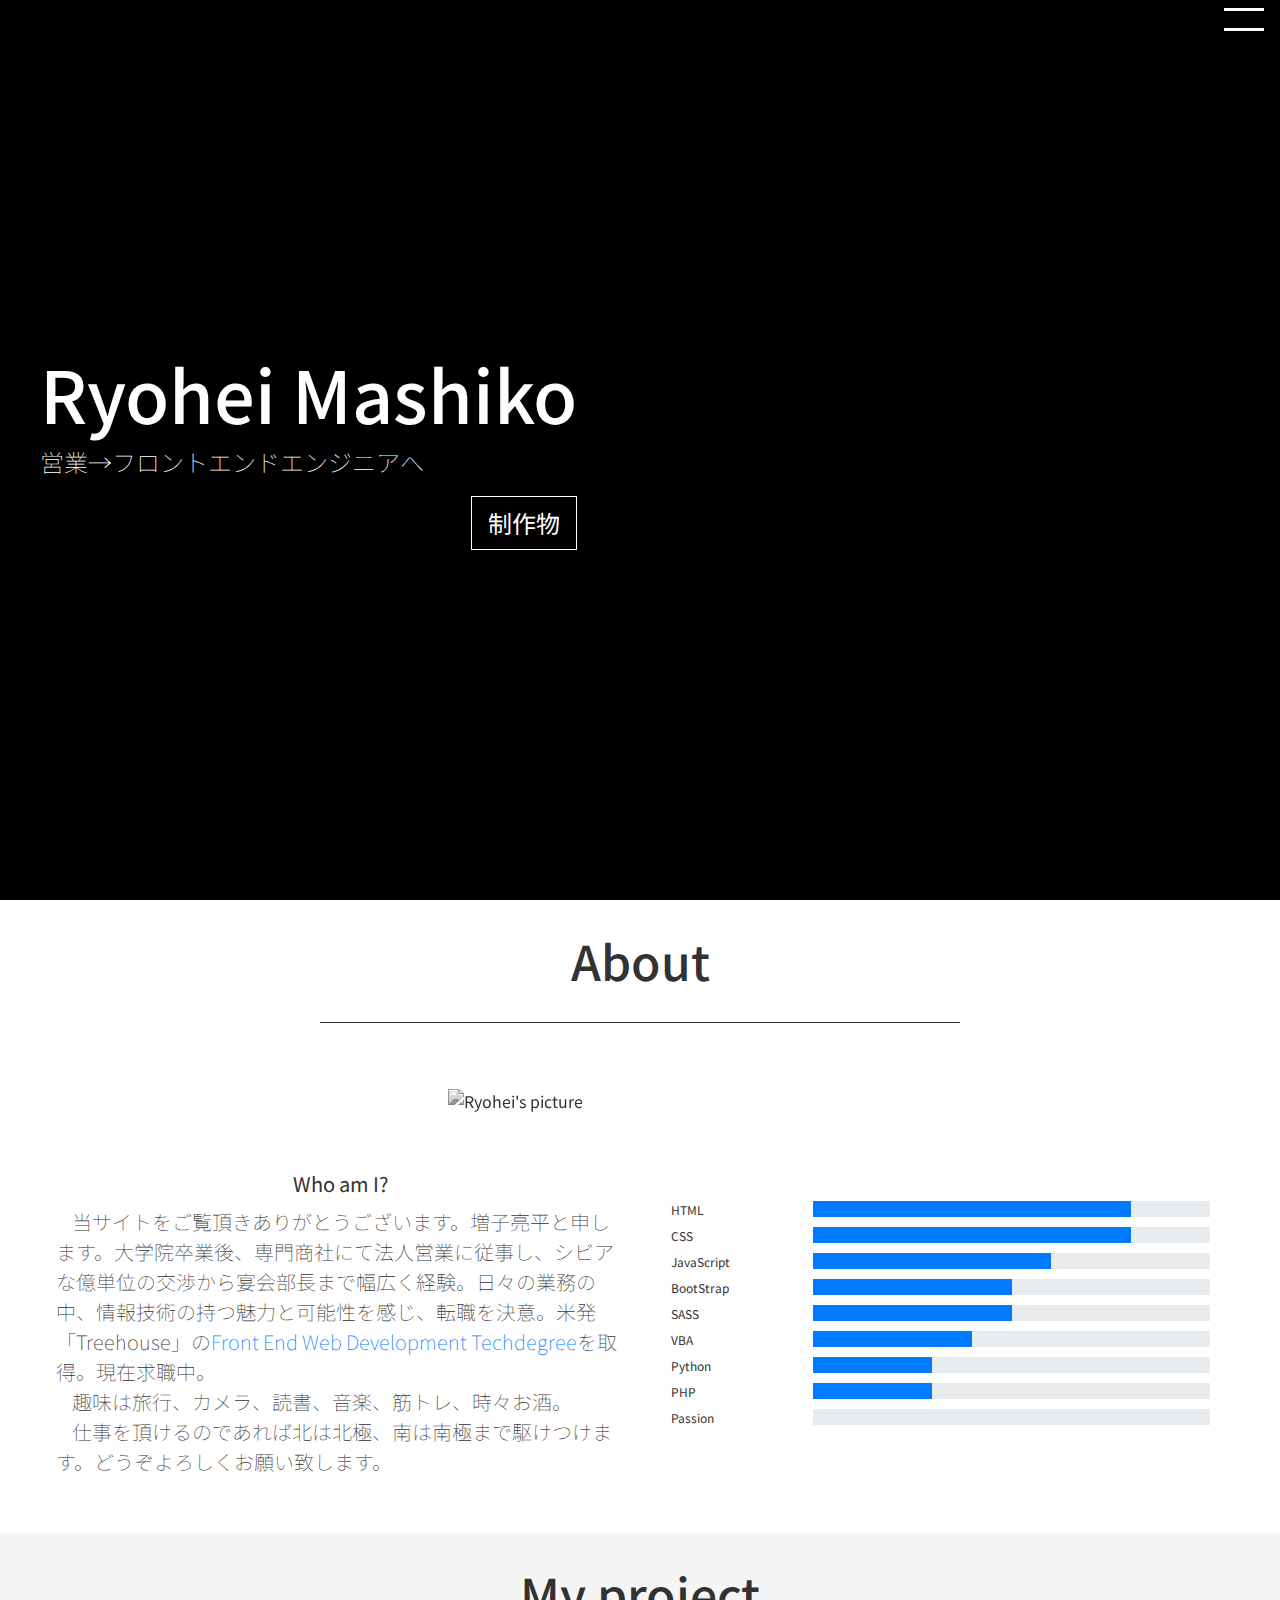
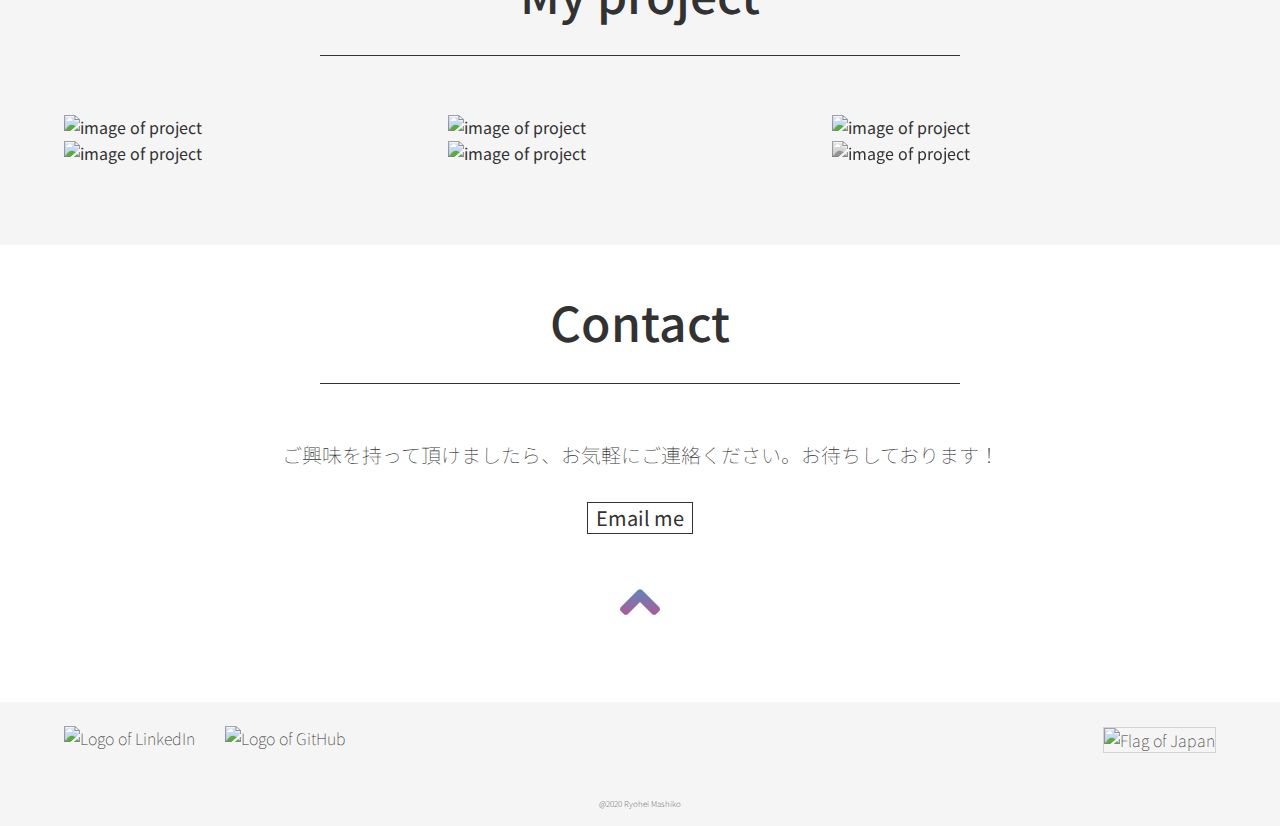
==== commit 7a77fff4: "Updated." ====
--- a/html/Japanese_ver.html
+++ b/html/Japanese_ver.html
@@ -217,7 +217,7 @@
       <section  id="Contact" class="scroll" >
         <h2 class="text-center">Contact</h2>
         <div class="under-line  mx-auto w-50"></div>
-        <p class="text-center message">ご興味を持って頂けましたら、お気軽にご連絡ください。お待ちしてます！</p>
+        <p class="text-center message">ご興味を持って頂けましたら、お気軽にご連絡ください。お待ちしております！</p>
         <div class="mail-container">
           <a class="mail-link" href="mailto:hello.ryoheimashiko@gmail.com">
             <p>Email me</p>
